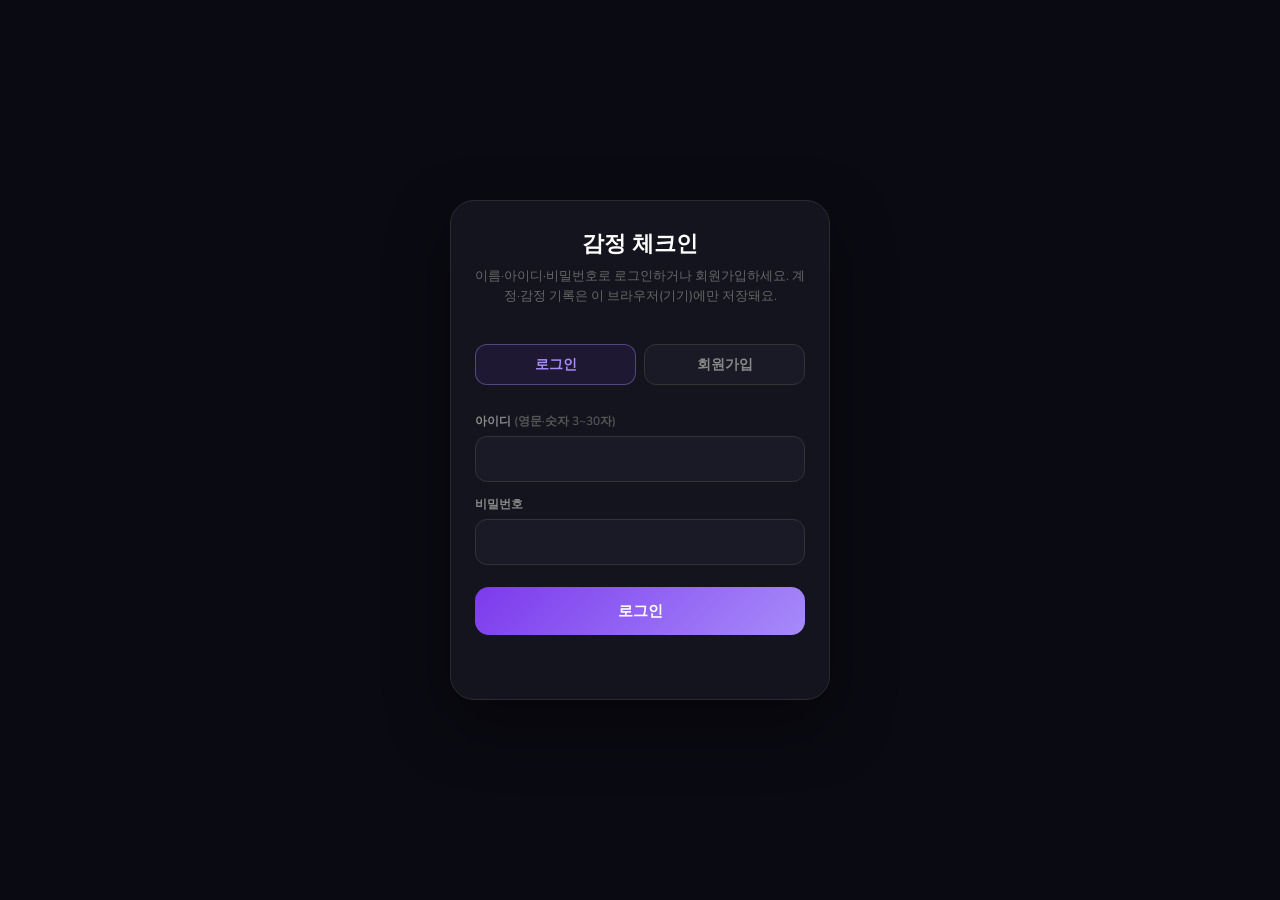
==== index.html @ bf74f13b "1차 구현(내부 파일작동)" ====
<!DOCTYPE html>
<html lang="ko">
<head>
  <meta charset="UTF-8">
  <meta name="viewport" content="width=device-width, initial-scale=1.0">
  <title>감정 체크인</title>
  <script>
    (function () {
      try {
        if (localStorage.getItem('emotion-checkin-theme') === 'light') {
          document.documentElement.setAttribute('data-theme', 'light');
        }
      } catch (e) {}
    })();
  </script>
  <link rel="stylesheet" href="css/style.css">
  <link rel="stylesheet" href="css/components.css">
  <link rel="stylesheet" href="css/theme-light.css">
  <link rel="stylesheet" href="css/animations.css">
</head>
<body class="student-app">

  <div id="auth-gate" class="auth-gate" aria-label="로그인">
    <div class="auth-card">
      <h1 class="auth-title">감정 체크인</h1>
      <p class="auth-lead">이름·아이디·비밀번호로 로그인하거나 회원가입하세요. 계정·감정 기록은 이 브라우저(기기)에만 저장돼요.</p>
      <p id="auth-error-global" class="auth-msg auth-msg--error"></p>
      <div class="auth-tabs">
        <button type="button" class="auth-tab active" id="tab-login">로그인</button>
        <button type="button" class="auth-tab" id="tab-signup">회원가입</button>
      </div>
      <form id="form-login" class="auth-form" autocomplete="on">
        <label class="auth-label" for="login-userid">아이디 <span class="auth-hint">(영문·숫자 3~30자)</span></label>
        <input class="auth-input" id="login-userid" autocomplete="username" required>
        <label class="auth-label" for="login-password">비밀번호</label>
        <input class="auth-input" type="password" id="login-password" autocomplete="current-password" required>
        <button type="submit" class="auth-submit">로그인</button>
        <p id="auth-error-login" class="auth-msg auth-msg--error"></p>
      </form>
      <form id="form-signup" class="auth-form" style="display:none;" autocomplete="on">
        <label class="auth-label" for="signup-name">이름</label>
        <input class="auth-input" id="signup-name" maxlength="30" placeholder="홍길동" required>
        <label class="auth-label" for="signup-student-number">학번</label>
        <input class="auth-input" id="signup-student-number" maxlength="20" placeholder="예: 15번 또는 15" required>
        <label class="auth-label" for="signup-grade">학년</label>
        <input class="auth-input" id="signup-grade" maxlength="40" placeholder="예: 고등학교 2학년" required>
        <label class="auth-label" for="signup-class">반</label>
        <input class="auth-input" id="signup-class" maxlength="20" placeholder="예: 3반" required>
        <label class="auth-label" for="signup-userid">아이디 <span class="auth-hint">(영문·숫자 3~30자)</span></label>
        <input class="auth-input" id="signup-userid" maxlength="30" autocomplete="username" required>
        <label class="auth-label" for="signup-password">비밀번호 <span class="auth-hint">(6자 이상)</span></label>
        <input class="auth-input" type="password" id="signup-password" autocomplete="new-password" required>
        <label class="auth-label" for="signup-password2">비밀번호 확인</label>
        <input class="auth-input" type="password" id="signup-password2" autocomplete="new-password" required>
        <button type="submit" class="auth-submit">회원가입</button>
        <p id="auth-error-signup" class="auth-msg auth-msg--error"></p>
      </form>
    </div>
  </div>

  <div id="phone" class="phone" style="display:none;">
    <div class="status-bar">
      <span>9:41</span>
      <span>●●● 🔋</span>
    </div>

    <!-- 홈 화면 -->
    <div class="screen active" id="s-home">
      <div class="scroll-area">
        <div id="teacher-banner" class="teacher-banner" style="display:none;" role="status">
          <div class="teacher-banner-inner">
            <span class="teacher-banner-label">선생님 메시지</span>
            <p class="teacher-banner-text" id="teacher-banner-text"></p>
            <button type="button" class="teacher-banner-close" id="teacher-banner-close" aria-label="닫기">×</button>
          </div>
        </div>
        <p class="home-display-name" id="home-display-name"></p>
        <p class="greeting">안녕하세요! 👋</p>
        <p class="sub">오늘 기분은 어때요?</p>
        <div class="big-card">
          <div class="emo-row">
            <div class="big-emo" id="today-emo">😊</div>
            <div class="emo-info">
              <h2 id="today-label">기분 좋음</h2>
              <p id="today-time">오늘 · 오후 2:30</p>
              <span class="emo-tag">😊 Happy</span>
            </div>
          </div>
        </div>
        <p class="section-title">최근 기록</p>
        <div id="recent-logs"></div>
      </div>
    </div>

    <!-- 기록 화면 -->
    <div class="screen" id="s-hist">
      <div class="screen-header">
        <h1>기록 목록</h1>
        <p>모든 감정 기록을 확인하세요</p>
      </div>
      <div class="scroll-area">
        <div id="history-list"></div>
      </div>
    </div>

    <!-- 통계 화면 -->
    <div class="screen" id="s-stat">
      <div class="screen-header">
        <h1>통계</h1>
        <p>이번 주 감정 흐름</p>
      </div>
      <div class="scroll-area">
        <div class="stats-row">
          <div class="stats-mini">
            <div class="stats-num" id="total-count">0</div>
            <div class="stats-lbl">총 기록</div>
          </div>
          <div class="stats-mini">
            <div class="stats-num" id="top-emo">-</div>
            <div class="stats-lbl">최다 감정</div>
          </div>
          <div class="stats-mini">
            <div class="stats-num" id="streak">0</div>
            <div class="stats-lbl">연속 기록</div>
          </div>
        </div>
        <div class="stat-card">
          <p class="stat-title">주간 감정 차트</p>
          <div class="week-bars" id="week-chart"></div>
        </div>
        <div class="stat-card">
          <p class="stat-title">감정 비율</p>
          <div id="ratio-chart"></div>
        </div>
        <div class="stat-card">
          <p class="stat-title">감정 달력</p>
          <p class="stat-cal-desc">날짜를 누르면 그날 기록과 메모를 볼 수 있어요.</p>
          <div class="student-cal-nav">
            <button type="button" class="student-cal-nav-btn" id="student-cal-prev" aria-label="이전 달">◀</button>
            <span id="student-cal-label" class="student-cal-label">—</span>
            <button type="button" class="student-cal-nav-btn" id="student-cal-next" aria-label="다음 달">▶</button>
          </div>
          <div class="student-cal-weekdays" aria-hidden="true">
            <span>일</span><span>월</span><span>화</span><span>수</span><span>목</span><span>금</span><span>토</span>
          </div>
          <div id="student-calendar" class="student-cal-grid"></div>
          <div id="student-day-detail" class="student-day-detail">
            <p class="student-day-placeholder">날짜를 선택해 주세요</p>
          </div>
        </div>
      </div>
    </div>

    <!-- 설정 화면 -->
    <div class="screen" id="s-set">
      <div class="screen-header">
        <h1>설정</h1>
        <p>앱 환경을 설정하세요</p>
      </div>
      <div class="scroll-area">
        <div style="text-align:center;margin-bottom:20px;">
          <div class="avatar-circle">🎓</div>
          <p class="profile-name">학생 프로필</p>
          <p class="profile-sub" id="profile-login-id"></p>
          <p class="profile-sub">오늘도 화이팅!</p>
        </div>
        <div class="set-section set-profile-guard">
          <p class="set-label" style="margin-bottom:4px;">이름·학번·학년·반</p>
          <p class="set-sub" style="margin-bottom:12px;">회원가입 때 입력한 정보예요. 수정하려면 아래에 비밀번호를 입력한 뒤 <strong>확인</strong>을 눌러 주세요.</p>
          <div class="set-row">
            <div><p class="set-label">이름</p><p class="set-sub">교사 화면과 연동돼요</p></div>
            <input class="name-input profile-guard-field" id="user-name" placeholder="이름 입력" disabled>
          </div>
          <div class="set-row">
            <div><p class="set-label">학번</p><p class="set-sub">명단 번호와 맞추면 연동이 쉬워요</p></div>
            <input class="name-input profile-guard-field" id="user-school-number" placeholder="예: 15번" style="width:120px;" disabled>
          </div>
          <div class="set-row">
            <div><p class="set-label">학년</p></div>
            <input class="name-input profile-guard-field" id="user-grade" placeholder="고등학교 2학년" style="width:160px;text-align:right;" disabled>
          </div>
          <div class="set-row">
            <div><p class="set-label">반</p></div>
            <input class="name-input profile-guard-field" id="user-class" placeholder="3반" style="width:100px;text-align:right;" disabled>
          </div>
          <div class="set-profile-unlock">
            <label class="auth-label" for="settings-profile-password" style="margin-top:8px;">비밀번호 확인</label>
            <div class="set-profile-unlock-row">
              <input class="name-input" type="password" id="settings-profile-password" autocomplete="current-password" placeholder="로그인 비밀번호" maxlength="100">
              <button type="button" class="profile-unlock-btn" id="btn-unlock-profile">확인</button>
            </div>
            <p id="settings-profile-unlock-error" class="auth-msg auth-msg--error" style="margin-top:8px;"></p>
            <p id="settings-profile-unlocked-msg" class="set-sub" style="margin-top:6px;color:#a78bfa;display:none;">지금은 수정할 수 있어요. 다른 탭으로 나가면 다시 잠깁니다.</p>
          </div>
        </div>
        <div class="set-section">
          <div class="set-row">
            <div><p class="set-label">알림</p><p class="set-sub">매일 오후 9시</p></div>
            <div class="toggle on" id="t-notify" onclick="this.classList.toggle('on')"></div>
          </div>
          <div class="set-row">
            <div><p class="set-label">다크 모드</p><p class="set-sub">켜면 어두운 화면, 끄면 밝은 화면이에요</p></div>
            <div class="toggle on" id="t-dark" role="switch" aria-checked="true" aria-label="다크 모드"></div>
          </div>
        </div>
        <div class="set-section">
          <div class="set-row" onclick="signOutStudent()" style="cursor:pointer">
            <p class="set-label set-text-muted">로그아웃</p>
            <span class="set-text-arrow">→</span>
          </div>
        </div>
        <div class="set-section">
          <a href="teacher.html" target="_blank" rel="noopener noreferrer" class="set-row set-row-link" style="text-decoration:none;color:inherit;">
            <p class="set-label" style="color:#a78bfa;">교사 대시보드</p>
            <span class="set-text-arrow">↗ 새 창</span>
          </a>
          <p class="sync-hint">학생 창과 교사 창을 나눠 써도 됩니다. <strong>같은 브라우저</strong>(예: 둘 다 Chrome)이면 저장·메시지가 자동으로 맞춰집니다.</p>
          <div class="set-row" onclick="clearData()" style="cursor:pointer">
            <p class="set-label" style="color:#f472b6;">데이터 초기화</p>
            <span class="set-text-arrow">→</span>
          </div>
          <div class="set-row">
            <p class="set-label set-text-version">앱 버전</p>
            <span class="set-text-version" style="font-size:12px;">v1.0.0</span>
          </div>
        </div>
      </div>
    </div>

    <!-- 하단 네비게이션 -->
    <div class="nav-bar">
      <button class="nav-btn active" id="nb-home" onclick="showScreen('home')">
        <span class="icon">🏠</span><span class="label">홈</span>
      </button>
      <button class="nav-btn" id="nb-hist" onclick="showScreen('hist')">
        <span class="icon">📋</span><span class="label">기록</span>
      </button>
      <button class="nav-center" onclick="openModal()">➕</button>
      <button class="nav-btn" id="nb-stat" onclick="showScreen('stat')">
        <span class="icon">📊</span><span class="label">통계</span>
      </button>
      <button class="nav-btn" id="nb-set" onclick="showScreen('set')">
        <span class="icon">⚙️</span><span class="label">설정</span>
      </button>
    </div>

    <!-- 감정 입력 모달 -->
    <div class="modal-overlay" id="modal" onclick="if(event.target===this)closeModal()">
      <div class="modal">
        <div class="modal-handle"></div>
        <p class="modal-title">오늘 기분이 어때요?</p>
        <div class="emo-picker">
          <button class="emo-opt selected" data-emo="😊" data-label="기분 좋음" onclick="pickEmo(this)">😊</button>
          <button class="emo-opt" data-emo="😐" data-label="보통" onclick="pickEmo(this)">😐</button>
          <button class="emo-opt" data-emo="😢" data-label="슬픔" onclick="pickEmo(this)">😢</button>
          <button class="emo-opt" data-emo="😡" data-label="화남" onclick="pickEmo(this)">😡</button>
          <button class="emo-opt" data-emo="😴" data-label="피곤함" onclick="pickEmo(this)">😴</button>
        </div>
        <textarea class="note-input" id="note-input" rows="3"
          placeholder="오늘 있었던 일을 짧게 적어보세요 (선택)"></textarea>
        <button class="save-btn" onclick="saveEmo()">저장하기 ✓</button>
      </div>
    </div>
  </div>

  <script src="js/core/storage.js"></script>
  <script src="js/student/charts.js"></script>
  <script src="js/student/ui.js"></script>
  <script src="js/student/auth.js"></script>
  <script src="js/student/theme.js"></script>
  <script src="js/student/app.js"></script>
</body>
</html>
---- css/style.css ----
/* ===========================
   css/style.css
   전체 색상, 폰트, 기본 레이아웃
=========================== */

@import url('https://fonts.googleapis.com/css2?family=Nunito:wght@400;600;700;800&display=swap');

* {
  margin: 0;
  padding: 0;
  box-sizing: border-box;
}

body {
  background: #0a0a12;
  display: flex;
  justify-content: center;
  align-items: center;
  min-height: 100vh;
  font-family: 'Nunito', sans-serif;
}

/* 폰 전체 틀 */
.phone {
  width: 375px;
  height: 780px;
  border-radius: 44px;
  background: #0f0f14;
  border: 2px solid #2a2a35;
  overflow: hidden;
  display: flex;
  flex-direction: column;
  position: relative;
  box-shadow: 0 32px 80px rgba(0, 0, 0, 0.5);
}

/* 상단 상태바 */
.status-bar {
  display: flex;
  justify-content: space-between;
  align-items: center;
  padding: 14px 24px 6px;
  font-size: 12px;
  font-weight: 700;
  color: #fff;
  flex-shrink: 0;
}

/* 화면 전환 영역 */
.screen {
  flex: 1;
  overflow: hidden;
  display: none;
  flex-direction: column;
}

.screen.active {
  display: flex;
}

/* 스크롤 영역 */
.scroll-area {
  flex: 1;
  overflow-y: auto;
  padding: 0 20px 20px;
  scrollbar-width: none;
}

.scroll-area::-webkit-scrollbar {
  display: none;
}

/* 화면 상단 헤더 */
.screen-header {
  padding: 0 20px 12px;
  flex-shrink: 0;
}

.screen-header h1 {
  font-size: 22px;
  font-weight: 800;
  color: #fff;
  margin: 10px 0 2px;
}

.screen-header p {
  font-size: 12px;
  color: #666;
}

/* 텍스트 스타일 */
.greeting {
  font-size: 22px;
  font-weight: 800;
  color: #fff;
  margin: 12px 0 4px;
}

.sub {
  font-size: 13px;
  color: #888;
  margin-bottom: 16px;
}

.section-title {
  font-size: 13px;
  font-weight: 700;
  color: #888;
  letter-spacing: 0.5px;
  text-transform: uppercase;
  margin: 16px 0 10px;
}

/* 설정 화면 텍스트 */
.profile-name {
  color: #fff;
  font-weight: 700;
  font-size: 16px;
  margin: 4px 0 2px;
}

.profile-sub {
  color: #666;
  font-size: 12px;
}

.grade-text {
  color: #a78bfa;
  font-weight: 700;
  font-size: 14px;
}

/* 통계 숫자 */
.stats-num {
  font-size: 28px;
  font-weight: 800;
  color: #a78bfa;
  margin: 0 0 2px;
}

.stats-lbl {
  font-size: 12px;
  color: #666;
}

/* ===========================
   데스크톱 / 큰 화면
   폰 목업을 유지하되 PC에서 높이·너비를 쓰기 좋게 맞춤
=========================== */
@media (min-width: 768px) {
  body.student-app {
    padding: 20px;
    align-items: flex-start;
    min-height: 100vh;
  }

  body.student-app .phone {
    width: min(420px, calc(100vw - 40px));
    height: min(780px, calc(100vh - 40px));
    max-height: none;
    border-radius: 36px;
  }
}

@media (min-width: 1024px) {
  body.student-app {
    align-items: center;
  }

  body.student-app .phone {
    width: min(480px, calc(100vw - 48px));
    height: min(860px, calc(100vh - 48px));
  }
}
---- css/components.css ----
/* ===========================
   css/components.css
   카드, 버튼, 네비게이션 등 부품 스타일
=========================== */

/* 오늘 감정 큰 카드 */
.big-card {
  background: linear-gradient(135deg, #1e1e2e, #252535);
  border-radius: 24px;
  padding: 20px;
  margin-bottom: 14px;
  border: 1px solid #2e2e42;
}

.big-card .emo-row {
  display: flex;
  align-items: center;
  gap: 14px;
}

.big-emo {
  font-size: 52px;
  line-height: 1;
}

.emo-info h2 {
  font-size: 18px;
  font-weight: 800;
  color: #fff;
  margin: 0 0 4px;
}

.emo-info p {
  font-size: 12px;
  color: #888;
  margin: 0;
}

.emo-tag {
  display: inline-block;
  background: #2e2e42;
  color: #aaa;
  font-size: 11px;
  border-radius: 8px;
  padding: 3px 10px;
  margin-top: 8px;
}

/* 최근 기록 카드 */
.log-card {
  background: #1a1a26;
  border-radius: 16px;
  padding: 14px;
  margin-bottom: 10px;
  border: 1px solid #252535;
  display: flex;
  align-items: center;
  gap: 12px;
}

.log-emo {
  font-size: 28px;
  flex-shrink: 0;
}

.log-info {
  flex: 1;
}

.log-info .log-title {
  font-size: 14px;
  font-weight: 700;
  color: #e8e8f0;
  margin: 0 0 2px;
}

.log-info .log-sub {
  font-size: 12px;
  color: #666;
  margin: 0;
}

.log-time {
  font-size: 11px;
  color: #555;
  text-align: right;
}

/* 기록 목록 아이템 */
.hist-item {
  background: #1a1a26;
  border-radius: 16px;
  padding: 14px 16px;
  margin-bottom: 10px;
  border: 1px solid #252535;
  display: flex;
  align-items: center;
  gap: 12px;
}

.hist-date {
  font-size: 10px;
  color: #666;
  background: #22223a;
  padding: 3px 8px;
  border-radius: 8px;
  white-space: nowrap;
}

/* 통계 카드 */
.stat-card {
  background: #1a1a26;
  border-radius: 20px;
  padding: 18px;
  margin-bottom: 14px;
  border: 1px solid #252535;
}

.stat-title {
  font-size: 13px;
  font-weight: 700;
  color: #888;
  margin: 0 0 14px;
}

.stats-row {
  display: flex;
  gap: 10px;
  margin-bottom: 14px;
}

.stats-mini {
  flex: 1;
  background: #1e1e2e;
  border-radius: 14px;
  padding: 14px;
  text-align: center;
  border: 1px solid #252535;
}

/* 주간 차트 */
.week-bars {
  display: flex;
  align-items: flex-end;
  gap: 6px;
  height: 70px;
}

.bar-wrap {
  flex: 1;
  display: flex;
  flex-direction: column;
  align-items: center;
  gap: 4px;
  height: 100%;
  justify-content: flex-end;
}

.bar {
  width: 100%;
  border-radius: 6px 6px 0 0;
}

.bar-lbl {
  font-size: 10px;
  color: #666;
}

/* 감정 비율 바 */
.ratio-row {
  display: flex;
  align-items: center;
  gap: 10px;
  margin-bottom: 10px;
}

.ratio-emo {
  font-size: 18px;
  width: 28px;
  text-align: center;
}

.ratio-bar-bg {
  flex: 1;
  height: 8px;
  background: #2a2a38;
  border-radius: 4px;
  overflow: hidden;
}

.ratio-bar-fill {
  height: 100%;
  border-radius: 4px;
  transition: width 0.5s ease;
}

.ratio-pct {
  font-size: 12px;
  color: #888;
  min-width: 30px;
  text-align: right;
}

.stat-cal-desc {
  font-size: 11px;
  color: #666;
  line-height: 1.4;
  margin: -8px 0 12px;
}

/* 통계 — 감정 달력 */
.student-cal-nav {
  display: flex;
  align-items: center;
  justify-content: space-between;
  margin-bottom: 8px;
}

.student-cal-nav-btn {
  padding: 6px 12px;
  border: 1px solid #333;
  border-radius: 10px;
  background: #252535;
  color: #ccc;
  font-size: 12px;
  cursor: pointer;
  font-family: 'Nunito', sans-serif;
}

.student-cal-nav-btn:active {
  background: #333;
}

.student-cal-label {
  font-size: 14px;
  font-weight: 800;
  color: #e8e8f0;
}

.student-cal-weekdays {
  display: grid;
  grid-template-columns: repeat(7, 1fr);
  gap: 3px;
  margin-bottom: 4px;
  text-align: center;
  font-size: 9px;
  font-weight: 700;
  color: #555;
}

.student-cal-grid {
  display: grid;
  grid-template-columns: repeat(7, 1fr);
  gap: 3px;
}

.student-cal-cell {
  aspect-ratio: 1;
  min-height: 0;
  min-width: 0;
  border: 1px solid #252535;
  border-radius: 8px;
  background: #1e1e2e;
  display: flex;
  flex-direction: column;
  align-items: center;
  justify-content: center;
  gap: 1px;
  padding: 2px;
  cursor: pointer;
  font-family: 'Nunito', sans-serif;
  color: inherit;
}

.student-cal-cell:hover:not(.student-cal-out):not(.student-cal-disabled) {
  border-color: #a78bfa66;
  background: #252038;
}

.student-cal-cell.student-cal-out {
  background: transparent;
  border-color: transparent;
  cursor: default;
  pointer-events: none;
}

.student-cal-cell.student-cal-disabled {
  cursor: default;
  opacity: 0.45;
}

.student-cal-cell.student-cal-today {
  border-color: #a78bfa88;
}

.student-cal-cell.student-cal-selected {
  border-color: #a78bfa;
  background: #1e1832;
}

.student-cal-cell .student-cal-daynum {
  font-size: 9px;
  font-weight: 700;
  color: #888;
}

.student-cal-cell .student-cal-emo {
  font-size: 14px;
  line-height: 1;
}

.student-day-detail {
  margin-top: 12px;
  padding: 12px;
  background: #16161f;
  border-radius: 14px;
  border: 1px solid #252535;
  min-height: 56px;
}

.student-day-placeholder {
  font-size: 12px;
  color: #555;
  margin: 0;
  text-align: center;
  padding: 6px 0;
}

.student-day-head {
  font-size: 12px;
  font-weight: 800;
  color: #a78bfa;
  margin: 0 0 10px;
}

.student-day-entry {
  padding: 8px 0;
  border-bottom: 1px solid #252535;
}

.student-day-entry:last-child {
  border-bottom: none;
  padding-bottom: 0;
}

.student-day-entry-top {
  display: flex;
  align-items: center;
  gap: 6px;
  margin-bottom: 2px;
}

.student-day-entry-emo {
  font-size: 18px;
}

.student-day-entry-label {
  font-size: 12px;
  font-weight: 700;
  color: #e8e8f0;
}

.student-day-entry-time {
  font-size: 10px;
  color: #555;
  margin-left: auto;
}

.student-day-entry-note {
  font-size: 11px;
  color: #888;
  line-height: 1.4;
  margin: 0;
  padding-left: 24px;
}

.student-day-empty {
  font-size: 12px;
  color: #666;
  margin: 0;
  text-align: center;
}

/* 하단 네비게이션 */
.nav-bar {
  height: 70px;
  background: #14141e;
  border-top: 1px solid #1e1e2e;
  display: flex;
  align-items: center;
  justify-content: space-around;
  padding: 0 8px;
  flex-shrink: 0;
}

.nav-btn {
  display: flex;
  flex-direction: column;
  align-items: center;
  gap: 3px;
  background: none;
  border: none;
  cursor: pointer;
  padding: 8px 10px;
  border-radius: 12px;
  flex: 1;
}

.nav-btn .icon {
  font-size: 20px;
}

.nav-btn .label {
  font-size: 10px;
  font-weight: 600;
  color: #555;
}

.nav-btn.active .label {
  color: #a78bfa;
}

.nav-center {
  width: 52px;
  height: 52px;
  border-radius: 50%;
  background: linear-gradient(135deg, #a78bfa, #7c3aed);
  display: flex;
  align-items: center;
  justify-content: center;
  font-size: 26px;
  cursor: pointer;
  border: none;
  box-shadow: 0 4px 20px rgba(167, 139, 250, 0.4);
  flex-shrink: 0;
  line-height: 1;
}

/* 모달 */
.modal-overlay {
  display: none;
  position: absolute;
  inset: 0;
  background: rgba(0, 0, 0, 0.7);
  z-index: 100;
  align-items: flex-end;
  border-radius: 44px;
  overflow: hidden;
}

.modal-overlay.open {
  display: flex;
}

.modal {
  background: #16161f;
  border-radius: 28px 28px 0 0;
  padding: 24px 20px 32px;
  width: 100%;
}

.modal-handle {
  width: 36px;
  height: 4px;
  background: #333;
  border-radius: 2px;
  margin: 0 auto 20px;
}

.modal-title {
  font-size: 18px;
  font-weight: 800;
  color: #fff;
  margin: 0 0 20px;
  text-align: center;
}

.emo-picker {
  display: flex;
  justify-content: space-around;
  margin-bottom: 20px;
}

.emo-opt {
  font-size: 36px;
  cursor: pointer;
  padding: 10px;
  border-radius: 14px;
  border: 2px solid transparent;
  background: none;
}

.emo-opt.selected {
  border-color: #a78bfa;
  background: #1e1832;
}

.note-input {
  width: 100%;
  background: #1e1e2c;
  border: 1px solid #2a2a3e;
  border-radius: 14px;
  color: #e8e8f0;
  font-family: 'Nunito', sans-serif;
  font-size: 14px;
  padding: 12px 14px;
  resize: none;
  outline: none;
}

.note-input::placeholder {
  color: #555;
}

.save-btn {
  width: 100%;
  background: linear-gradient(135deg, #a78bfa, #7c3aed);
  color: #fff;
  font-family: 'Nunito', sans-serif;
  font-size: 15px;
  font-weight: 800;
  border: none;
  border-radius: 16px;
  padding: 15px;
  cursor: pointer;
  margin-top: 14px;
}

/* 설정 화면 */
.set-section {
  background: #1a1a26;
  border-radius: 20px;
  padding: 18px;
  margin-bottom: 12px;
  border: 1px solid #252535;
}

.set-row {
  display: flex;
  align-items: center;
  justify-content: space-between;
  padding: 10px 0;
  border-bottom: 1px solid #252535;
}

.set-row:last-child {
  border-bottom: none;
}

.set-label {
  font-size: 14px;
  color: #ccc;
  font-weight: 600;
}

.set-sub {
  font-size: 12px;
  color: #666;
}

/* 토글 스위치 — OFF: 어두운 트랙·회색 손잡이 / ON: 보라 트랙·흰 손잡이 */
.toggle {
  width: 52px;
  height: 30px;
  border-radius: 15px;
  position: relative;
  cursor: pointer;
  flex-shrink: 0;
  box-sizing: border-box;
  background: #252532;
  border: 2px solid #4b4b5c;
  box-shadow: inset 0 2px 5px rgba(0, 0, 0, 0.45);
  transition: background 0.22s ease, border-color 0.22s ease, box-shadow 0.22s ease;
}

.toggle.on {
  background: linear-gradient(180deg, #a78bfa 0%, #6d28d9 55%, #5b21b6 100%);
  border-color: #c4b5fd;
  box-shadow:
    inset 0 1px 0 rgba(255, 255, 255, 0.28),
    0 0 0 1px rgba(124, 58, 237, 0.45),
    0 2px 10px rgba(109, 40, 217, 0.35);
}

.toggle::after {
  content: '';
  position: absolute;
  top: 50%;
  left: 3px;
  width: 22px;
  height: 22px;
  margin-top: -11px;
  background: #b8b8c8;
  border-radius: 50%;
  box-shadow: 0 2px 5px rgba(0, 0, 0, 0.4);
  transition: left 0.22s ease, background 0.22s ease, box-shadow 0.22s ease;
}

.toggle.on::after {
  left: calc(100% - 3px - 22px);
  background: #fff;
  box-shadow: 0 2px 8px rgba(0, 0, 0, 0.35);
}

.toggle:focus-visible {
  outline: 2px solid #a78bfa;
  outline-offset: 3px;
}

/* 이름 입력 */
.name-input {
  background: #252535;
  border: 1px solid #333;
  border-radius: 10px;
  color: #e8e8f0;
  font-family: 'Nunito', sans-serif;
  font-size: 14px;
  padding: 8px 12px;
  outline: none;
  width: 140px;
  text-align: right;
}

.profile-guard-field:disabled {
  opacity: 0.55;
  cursor: not-allowed;
}

.set-profile-unlock-row {
  display: flex;
  gap: 8px;
  align-items: stretch;
  margin-top: 6px;
}

.set-profile-unlock-row .name-input {
  flex: 1;
  width: auto;
  min-width: 0;
  text-align: left;
}

.profile-unlock-btn {
  flex-shrink: 0;
  padding: 8px 16px;
  border-radius: 10px;
  border: none;
  background: linear-gradient(135deg, #7c3aed, #a78bfa);
  color: #fff;
  font-weight: 700;
  font-size: 13px;
  cursor: pointer;
  font-family: 'Nunito', sans-serif;
}

/* 아바타 */
.avatar-circle {
  width: 60px;
  height: 60px;
  border-radius: 50%;
  background: linear-gradient(135deg, #a78bfa, #7c3aed);
  display: flex;
  align-items: center;
  justify-content: center;
  font-size: 28px;
  margin: 0 auto 8px;
}

/* 교사 화면에서 보낸 메시지 (홈 상단) */
.teacher-banner {
  margin-bottom: 14px;
}

.teacher-banner-inner {
  position: relative;
  background: linear-gradient(135deg, #1e1832, #252035);
  border: 1px solid #a78bfa44;
  border-radius: 16px;
  padding: 12px 36px 12px 14px;
}

.teacher-banner-label {
  display: block;
  font-size: 11px;
  font-weight: 800;
  color: #a78bfa;
  text-transform: uppercase;
  letter-spacing: 0.06em;
  margin-bottom: 4px;
}

.teacher-banner-text {
  font-size: 14px;
  color: #e8e8f0;
  line-height: 1.45;
  margin: 0;
}

.teacher-banner-close {
  position: absolute;
  top: 8px;
  right: 8px;
  width: 28px;
  height: 28px;
  border: none;
  border-radius: 8px;
  background: #ffffff14;
  color: #aaa;
  font-size: 18px;
  line-height: 1;
  cursor: pointer;
}

.teacher-banner-close:hover {
  background: #ffffff22;
  color: #fff;
}

/* 다른 창·탭 연동 안내 (설정) */
.sync-hint {
  font-size: 11px;
  color: #666;
  line-height: 1.5;
  padding: 8px 0 4px;
  margin: 0;
  border-bottom: 1px solid #252535;
}

.sync-hint strong {
  color: #a78bfa;
  font-weight: 700;
}

/* 로그인 / 회원가입 */
.auth-gate {
  position: fixed;
  inset: 0;
  z-index: 2000;
  display: flex;
  align-items: center;
  justify-content: center;
  padding: 24px;
  background: #0a0a12;
}

.auth-card {
  width: 100%;
  max-width: 380px;
  background: #14141e;
  border: 1px solid #2a2a35;
  border-radius: 24px;
  padding: 28px 24px 32px;
  box-shadow: 0 24px 64px rgba(0, 0, 0, 0.45);
}

.auth-title {
  font-size: 22px;
  font-weight: 800;
  color: #fff;
  text-align: center;
  margin: 0 0 8px;
}

.auth-lead {
  font-size: 13px;
  color: #666;
  text-align: center;
  line-height: 1.5;
  margin: 0 0 20px;
}

.auth-tabs {
  display: flex;
  gap: 8px;
  margin-bottom: 20px;
}

.auth-tab {
  flex: 1;
  padding: 10px;
  border: 1px solid #333;
  border-radius: 12px;
  background: #1a1a26;
  color: #888;
  font-size: 14px;
  font-weight: 700;
  font-family: 'Nunito', sans-serif;
  cursor: pointer;
}

.auth-tab.active {
  border-color: #a78bfa66;
  background: #1e1832;
  color: #a78bfa;
}

.auth-form {
  display: flex;
  flex-direction: column;
  gap: 6px;
}

.auth-label {
  font-size: 12px;
  font-weight: 700;
  color: #888;
  margin-top: 8px;
}

.auth-hint {
  font-weight: 600;
  color: #555;
}

.auth-input {
  width: 100%;
  padding: 12px 14px;
  border-radius: 12px;
  border: 1px solid #333;
  background: #1a1a26;
  color: #e8e8f0;
  font-size: 15px;
  font-family: 'Nunito', sans-serif;
  outline: none;
  box-sizing: border-box;
}

.auth-input:focus {
  border-color: #a78bfa88;
}

.auth-submit {
  margin-top: 16px;
  width: 100%;
  padding: 14px;
  border: none;
  border-radius: 14px;
  background: linear-gradient(135deg, #7c3aed, #a78bfa);
  color: #fff;
  font-size: 15px;
  font-weight: 800;
  font-family: 'Nunito', sans-serif;
  cursor: pointer;
}

.auth-submit:hover {
  filter: brightness(1.06);
}

.auth-msg {
  font-size: 12px;
  min-height: 18px;
  margin: 8px 0 0;
  line-height: 1.4;
}

.auth-msg--error {
  color: #f472b6;
}

/* 홈 상단 이름 */
.home-display-name {
  font-size: 26px;
  font-weight: 800;
  color: #fff;
  margin: 4px 0 2px;
  letter-spacing: -0.02em;
}

.empty-state-hint {
  color: #555;
  font-size: 13px;
  text-align: center;
  margin: 0;
}

.set-text-muted {
  color: #888;
}

.set-text-arrow {
  color: #555;
}

.set-text-version {
  color: #555;
}
---- css/theme-light.css ----
/* ===========================
   css/theme-light.css
   학생 앱 라이트 테마 (설정 > 다크 모드 OFF)
=========================== */

html[data-theme="light"] body {
  background: #e8edf5;
}

html[data-theme="light"] .phone {
  background: #f8fafc;
  border-color: #cbd5e1;
  box-shadow: 0 32px 80px rgba(15, 23, 42, 0.12);
}

html[data-theme="light"] .status-bar {
  color: #0f172a;
}

html[data-theme="light"] .screen-header h1,
html[data-theme="light"] .greeting,
html[data-theme="light"] .profile-name,
html[data-theme="light"] .emo-info h2,
html[data-theme="light"] .modal-title,
html[data-theme="light"] .home-display-name {
  color: #0f172a;
}

html[data-theme="light"] .screen-header p,
html[data-theme="light"] .sub,
html[data-theme="light"] .profile-sub,
html[data-theme="light"] .stats-lbl,
html[data-theme="light"] .emo-info p,
html[data-theme="light"] .log-info .log-sub,
html[data-theme="light"] .log-time,
html[data-theme="light"] .section-title,
html[data-theme="light"] .stat-title,
html[data-theme="light"] .bar-lbl,
html[data-theme="light"] .ratio-pct,
html[data-theme="light"] .stat-cal-desc,
html[data-theme="light"] .student-cal-weekdays,
html[data-theme="light"] .student-cal-cell .student-cal-daynum,
html[data-theme="light"] .student-day-entry-time,
html[data-theme="light"] .student-day-entry-note,
html[data-theme="light"] .set-sub,
html[data-theme="light"] .sync-hint {
  color: #64748b;
}

html[data-theme="light"] .hist-date {
  color: #64748b;
  background: #e2e8f0;
}

html[data-theme="light"] .log-info .log-title,
html[data-theme="light"] .student-cal-label,
html[data-theme="light"] .student-day-entry-label,
html[data-theme="light"] .teacher-banner-text {
  color: #1e293b;
}

html[data-theme="light"] .big-card {
  background: linear-gradient(135deg, #f1f5f9, #e2e8f0);
  border-color: #cbd5e1;
}

html[data-theme="light"] .emo-tag {
  background: #e2e8f0;
  color: #475569;
}

html[data-theme="light"] .log-card,
html[data-theme="light"] .hist-item,
html[data-theme="light"] .stat-card,
html[data-theme="light"] .set-section {
  background: #fff;
  border-color: #e2e8f0;
}

html[data-theme="light"] .log-card:hover,
html[data-theme="light"] .hist-item:hover {
  background: #f1f5f9;
}

html[data-theme="light"] .stats-mini {
  background: #f1f5f9;
  border-color: #e2e8f0;
}

html[data-theme="light"] .ratio-bar-bg {
  background: #e2e8f0;
}

html[data-theme="light"] .student-cal-nav-btn {
  border-color: #cbd5e1;
  background: #f1f5f9;
  color: #334155;
}

html[data-theme="light"] .student-cal-nav-btn:active {
  background: #e2e8f0;
}

html[data-theme="light"] .student-cal-cell {
  border-color: #e2e8f0;
  background: #f8fafc;
}

html[data-theme="light"] .student-cal-cell:hover:not(.student-cal-out):not(.student-cal-disabled) {
  border-color: #a78bfa88;
  background: #f5f3ff;
}

html[data-theme="light"] .student-cal-cell.student-cal-selected {
  background: #ede9fe;
}

html[data-theme="light"] .student-day-detail {
  background: #f1f5f9;
  border-color: #e2e8f0;
}

html[data-theme="light"] .student-day-placeholder,
html[data-theme="light"] .student-day-empty {
  color: #64748b;
}

html[data-theme="light"] .student-day-entry {
  border-bottom-color: #e2e8f0;
}

html[data-theme="light"] .nav-bar {
  background: #fff;
  border-top-color: #e2e8f0;
}

html[data-theme="light"] .nav-btn .label {
  color: #94a3b8;
}

html[data-theme="light"] .modal-overlay {
  background: rgba(15, 23, 42, 0.35);
}

html[data-theme="light"] .modal {
  background: #fff;
}

html[data-theme="light"] .modal-handle {
  background: #cbd5e1;
}

html[data-theme="light"] .emo-opt.selected {
  background: #ede9fe;
}

html[data-theme="light"] .note-input {
  background: #f1f5f9;
  border-color: #cbd5e1;
  color: #1e293b;
}

html[data-theme="light"] .note-input::placeholder {
  color: #94a3b8;
}

html[data-theme="light"] .set-row {
  border-bottom-color: #e2e8f0;
}

html[data-theme="light"] .set-label {
  color: #334155;
}

html[data-theme="light"] .toggle:not(.on) {
  background: #e2e8f0;
  border-color: #94a3b8;
  box-shadow: inset 0 2px 4px rgba(15, 23, 42, 0.12);
}

html[data-theme="light"] .toggle:not(.on)::after {
  background: #fff;
  box-shadow: 0 1px 4px rgba(15, 23, 42, 0.25);
}

html[data-theme="light"] .toggle.on {
  border-color: #a78bfa;
  box-shadow:
    inset 0 1px 0 rgba(255, 255, 255, 0.35),
    0 0 0 1px rgba(109, 40, 217, 0.25),
    0 2px 12px rgba(109, 40, 217, 0.3);
}

html[data-theme="light"] .name-input {
  background: #f1f5f9;
  border-color: #cbd5e1;
  color: #1e293b;
}

html[data-theme="light"] .teacher-banner-inner {
  background: linear-gradient(135deg, #f5f3ff, #ede9fe);
  border-color: #c4b5fd;
}

html[data-theme="light"] .teacher-banner-close {
  background: rgba(15, 23, 42, 0.06);
  color: #64748b;
}

html[data-theme="light"] .teacher-banner-close:hover {
  background: rgba(15, 23, 42, 0.1);
  color: #0f172a;
}

html[data-theme="light"] .sync-hint {
  border-bottom-color: #e2e8f0;
}

html[data-theme="light"] .set-text-muted {
  color: #64748b !important;
}

html[data-theme="light"] .set-text-arrow {
  color: #94a3b8 !important;
}

html[data-theme="light"] .set-text-version {
  color: #64748b !important;
}

html[data-theme="light"] .empty-state-hint {
  color: #64748b;
}

/* 로그인·회원가입 */
html[data-theme="light"] .auth-gate {
  background: #e8edf5;
}

html[data-theme="light"] .auth-card {
  background: #fff;
  border-color: #cbd5e1;
  box-shadow: 0 24px 64px rgba(15, 23, 42, 0.08);
}

html[data-theme="light"] .auth-title {
  color: #0f172a;
}

html[data-theme="light"] .auth-lead {
  color: #64748b;
}

html[data-theme="light"] .auth-tab {
  border-color: #cbd5e1;
  background: #f8fafc;
  color: #64748b;
}

html[data-theme="light"] .auth-tab.active {
  background: #ede9fe;
  color: #6d28d9;
  border-color: #c4b5fd;
}

html[data-theme="light"] .auth-label {
  color: #475569;
}

html[data-theme="light"] .auth-hint {
  color: #94a3b8;
}

html[data-theme="light"] .auth-input {
  border-color: #cbd5e1;
  background: #f8fafc;
  color: #1e293b;
}
---- css/animations.css ----
/* ===========================
   css/animations.css
   화면 전환, 모달, 버튼 애니메이션
=========================== */

/* 화면 페이드인 */
.screen.active {
  animation: fadeIn 0.2s ease;
}

@keyframes fadeIn {
  from { opacity: 0; transform: translateY(8px); }
  to   { opacity: 1; transform: translateY(0); }
}

/* 모달 슬라이드업 */
.modal-overlay.open .modal {
  animation: slideUp 0.25s ease;
}

@keyframes slideUp {
  from { transform: translateY(100%); }
  to   { transform: translateY(0); }
}

/* 저장 버튼 누를 때 */
.save-btn:active {
  transform: scale(0.97);
  transition: transform 0.1s;
}

/* 이모지 선택 효과 */
.emo-opt {
  transition: transform 0.15s, border-color 0.15s;
}

.emo-opt:hover {
  transform: scale(1.1);
}

.emo-opt.selected {
  transform: scale(1.15);
}

/* 네비게이션 버튼 탭 효과 */
.nav-btn:active {
  transform: scale(0.92);
  transition: transform 0.1s;
}

.nav-center:active {
  transform: scale(0.92);
  transition: transform 0.1s;
}

/* 통계 비율 바 애니메이션 */
.ratio-bar-fill {
  animation: barGrow 0.6s ease both;
}

@keyframes barGrow {
  from { width: 0 !important; }
}

/* 카드 호버 */
.log-card:hover,
.hist-item:hover {
  background: #1e1e2e;
  transition: background 0.2s;
}
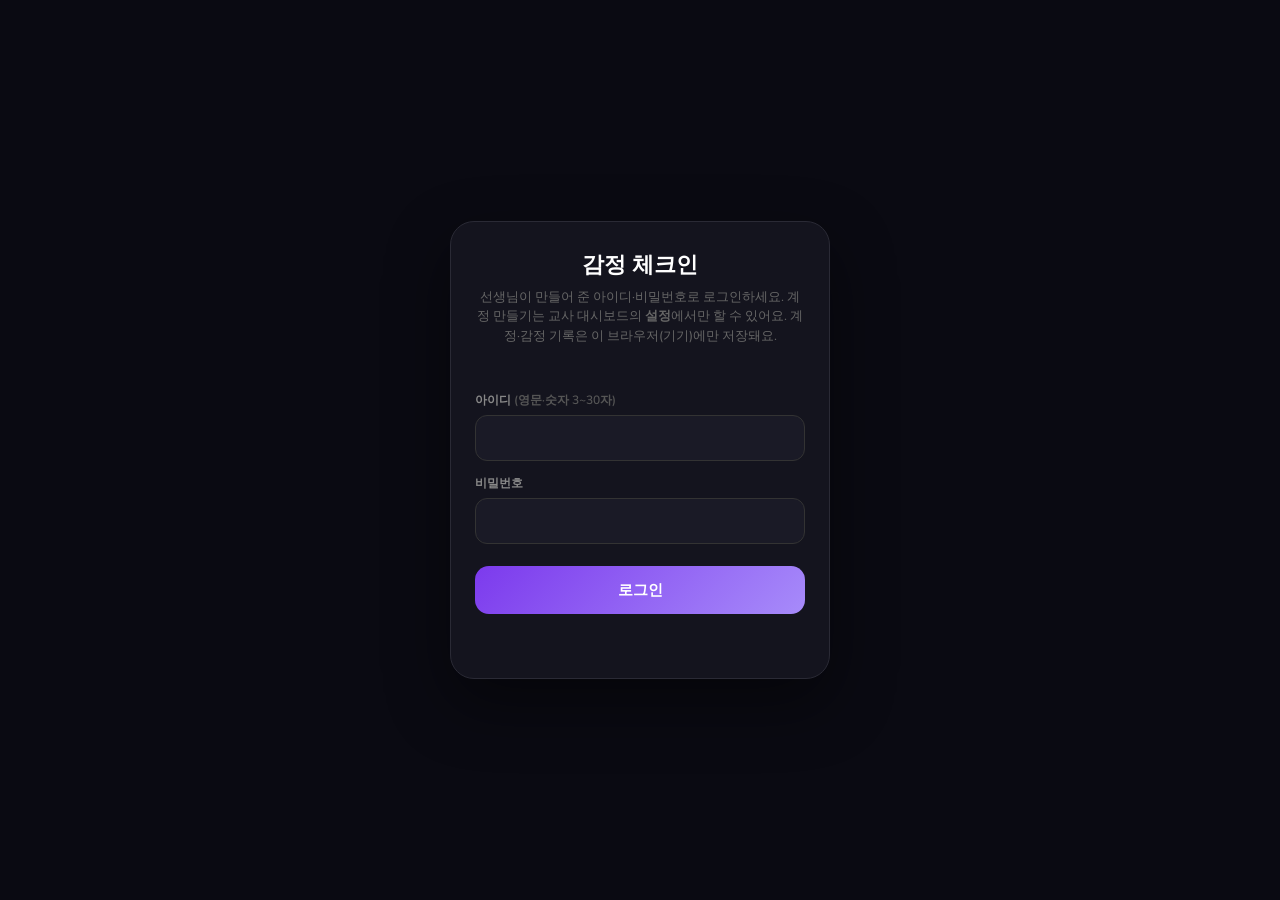
==== commit 84f996bb: "교사페잊, 학생 페이지 로그인 정보 수정 테스트 교사용은 앱 pc 둘다 작동가능하도록 구현" ====
--- a/index.html
+++ b/index.html
@@ -4,6 +4,7 @@
   <meta charset="UTF-8">
   <meta name="viewport" content="width=device-width, initial-scale=1.0">
   <title>감정 체크인</title>
+  <link rel="icon" href="data:image/svg+xml,%3Csvg xmlns='http://www.w3.org/2000/svg' viewBox='0 0 32 32'%3E%3Ctext y='26' font-size='24'%3E💜%3C/text%3E%3C/svg%3E">
   <script>
     (function () {
       try {
@@ -23,12 +24,8 @@
   <div id="auth-gate" class="auth-gate" aria-label="로그인">
     <div class="auth-card">
       <h1 class="auth-title">감정 체크인</h1>
-      <p class="auth-lead">이름·아이디·비밀번호로 로그인하거나 회원가입하세요. 계정·감정 기록은 이 브라우저(기기)에만 저장돼요.</p>
+      <p class="auth-lead">선생님이 만들어 준 아이디·비밀번호로 로그인하세요. 계정 만들기는 교사 대시보드의 <strong>설정</strong>에서만 할 수 있어요. 계정·감정 기록은 이 브라우저(기기)에만 저장돼요.</p>
       <p id="auth-error-global" class="auth-msg auth-msg--error"></p>
-      <div class="auth-tabs">
-        <button type="button" class="auth-tab active" id="tab-login">로그인</button>
-        <button type="button" class="auth-tab" id="tab-signup">회원가입</button>
-      </div>
       <form id="form-login" class="auth-form" autocomplete="on">
         <label class="auth-label" for="login-userid">아이디 <span class="auth-hint">(영문·숫자 3~30자)</span></label>
         <input class="auth-input" id="login-userid" autocomplete="username" required>
@@ -36,24 +33,6 @@
         <input class="auth-input" type="password" id="login-password" autocomplete="current-password" required>
         <button type="submit" class="auth-submit">로그인</button>
         <p id="auth-error-login" class="auth-msg auth-msg--error"></p>
-      </form>
-      <form id="form-signup" class="auth-form" style="display:none;" autocomplete="on">
-        <label class="auth-label" for="signup-name">이름</label>
-        <input class="auth-input" id="signup-name" maxlength="30" placeholder="홍길동" required>
-        <label class="auth-label" for="signup-student-number">학번</label>
-        <input class="auth-input" id="signup-student-number" maxlength="20" placeholder="예: 15번 또는 15" required>
-        <label class="auth-label" for="signup-grade">학년</label>
-        <input class="auth-input" id="signup-grade" maxlength="40" placeholder="예: 고등학교 2학년" required>
-        <label class="auth-label" for="signup-class">반</label>
-        <input class="auth-input" id="signup-class" maxlength="20" placeholder="예: 3반" required>
-        <label class="auth-label" for="signup-userid">아이디 <span class="auth-hint">(영문·숫자 3~30자)</span></label>
-        <input class="auth-input" id="signup-userid" maxlength="30" autocomplete="username" required>
-        <label class="auth-label" for="signup-password">비밀번호 <span class="auth-hint">(6자 이상)</span></label>
-        <input class="auth-input" type="password" id="signup-password" autocomplete="new-password" required>
-        <label class="auth-label" for="signup-password2">비밀번호 확인</label>
-        <input class="auth-input" type="password" id="signup-password2" autocomplete="new-password" required>
-        <button type="submit" class="auth-submit">회원가입</button>
-        <p id="auth-error-signup" class="auth-msg auth-msg--error"></p>
       </form>
     </div>
   </div>
@@ -166,7 +145,7 @@
         </div>
         <div class="set-section set-profile-guard">
           <p class="set-label" style="margin-bottom:4px;">이름·학번·학년·반</p>
-          <p class="set-sub" style="margin-bottom:12px;">회원가입 때 입력한 정보예요. 수정하려면 아래에 비밀번호를 입력한 뒤 <strong>확인</strong>을 눌러 주세요.</p>
+          <p class="set-sub" style="margin-bottom:12px;">계정에 저장된 정보예요. 수정하려면 아래에 비밀번호를 입력한 뒤 <strong>확인</strong>을 눌러 주세요.</p>
           <div class="set-row">
             <div><p class="set-label">이름</p><p class="set-sub">교사 화면과 연동돼요</p></div>
             <input class="name-input profile-guard-field" id="user-name" placeholder="이름 입력" disabled>
@@ -263,7 +242,9 @@
     </div>
   </div>
 
+  <script src="js/core/paths.js"></script>
   <script src="js/core/storage.js"></script>
+  <script src="js/core/student-accounts.js"></script>
   <script src="js/student/charts.js"></script>
   <script src="js/student/ui.js"></script>
   <script src="js/student/auth.js"></script>
--- a/css/theme-light.css
+++ b/css/theme-light.css
@@ -1,278 +1,278 @@
-/* ===========================
-   css/theme-light.css
-   학생 앱 라이트 테마 (설정 > 다크 모드 OFF)
-=========================== */
-
-html[data-theme="light"] body {
-  background: #e8edf5;
-}
-
-html[data-theme="light"] .phone {
-  background: #f8fafc;
-  border-color: #cbd5e1;
-  box-shadow: 0 32px 80px rgba(15, 23, 42, 0.12);
-}
-
-html[data-theme="light"] .status-bar {
-  color: #0f172a;
-}
-
-html[data-theme="light"] .screen-header h1,
-html[data-theme="light"] .greeting,
-html[data-theme="light"] .profile-name,
-html[data-theme="light"] .emo-info h2,
-html[data-theme="light"] .modal-title,
-html[data-theme="light"] .home-display-name {
-  color: #0f172a;
-}
-
-html[data-theme="light"] .screen-header p,
-html[data-theme="light"] .sub,
-html[data-theme="light"] .profile-sub,
-html[data-theme="light"] .stats-lbl,
-html[data-theme="light"] .emo-info p,
-html[data-theme="light"] .log-info .log-sub,
-html[data-theme="light"] .log-time,
-html[data-theme="light"] .section-title,
-html[data-theme="light"] .stat-title,
-html[data-theme="light"] .bar-lbl,
-html[data-theme="light"] .ratio-pct,
-html[data-theme="light"] .stat-cal-desc,
-html[data-theme="light"] .student-cal-weekdays,
-html[data-theme="light"] .student-cal-cell .student-cal-daynum,
-html[data-theme="light"] .student-day-entry-time,
-html[data-theme="light"] .student-day-entry-note,
-html[data-theme="light"] .set-sub,
-html[data-theme="light"] .sync-hint {
-  color: #64748b;
-}
-
-html[data-theme="light"] .hist-date {
-  color: #64748b;
-  background: #e2e8f0;
-}
-
-html[data-theme="light"] .log-info .log-title,
-html[data-theme="light"] .student-cal-label,
-html[data-theme="light"] .student-day-entry-label,
-html[data-theme="light"] .teacher-banner-text {
-  color: #1e293b;
-}
-
-html[data-theme="light"] .big-card {
-  background: linear-gradient(135deg, #f1f5f9, #e2e8f0);
-  border-color: #cbd5e1;
-}
-
-html[data-theme="light"] .emo-tag {
-  background: #e2e8f0;
-  color: #475569;
-}
-
-html[data-theme="light"] .log-card,
-html[data-theme="light"] .hist-item,
-html[data-theme="light"] .stat-card,
-html[data-theme="light"] .set-section {
-  background: #fff;
-  border-color: #e2e8f0;
-}
-
-html[data-theme="light"] .log-card:hover,
-html[data-theme="light"] .hist-item:hover {
-  background: #f1f5f9;
-}
-
-html[data-theme="light"] .stats-mini {
-  background: #f1f5f9;
-  border-color: #e2e8f0;
-}
-
-html[data-theme="light"] .ratio-bar-bg {
-  background: #e2e8f0;
-}
-
-html[data-theme="light"] .student-cal-nav-btn {
-  border-color: #cbd5e1;
-  background: #f1f5f9;
-  color: #334155;
-}
-
-html[data-theme="light"] .student-cal-nav-btn:active {
-  background: #e2e8f0;
-}
-
-html[data-theme="light"] .student-cal-cell {
-  border-color: #e2e8f0;
-  background: #f8fafc;
-}
-
-html[data-theme="light"] .student-cal-cell:hover:not(.student-cal-out):not(.student-cal-disabled) {
-  border-color: #a78bfa88;
-  background: #f5f3ff;
-}
-
-html[data-theme="light"] .student-cal-cell.student-cal-selected {
-  background: #ede9fe;
-}
-
-html[data-theme="light"] .student-day-detail {
-  background: #f1f5f9;
-  border-color: #e2e8f0;
-}
-
-html[data-theme="light"] .student-day-placeholder,
-html[data-theme="light"] .student-day-empty {
-  color: #64748b;
-}
-
-html[data-theme="light"] .student-day-entry {
-  border-bottom-color: #e2e8f0;
-}
-
-html[data-theme="light"] .nav-bar {
-  background: #fff;
-  border-top-color: #e2e8f0;
-}
-
-html[data-theme="light"] .nav-btn .label {
-  color: #94a3b8;
-}
-
-html[data-theme="light"] .modal-overlay {
-  background: rgba(15, 23, 42, 0.35);
-}
-
-html[data-theme="light"] .modal {
-  background: #fff;
-}
-
-html[data-theme="light"] .modal-handle {
-  background: #cbd5e1;
-}
-
-html[data-theme="light"] .emo-opt.selected {
-  background: #ede9fe;
-}
-
-html[data-theme="light"] .note-input {
-  background: #f1f5f9;
-  border-color: #cbd5e1;
-  color: #1e293b;
-}
-
-html[data-theme="light"] .note-input::placeholder {
-  color: #94a3b8;
-}
-
-html[data-theme="light"] .set-row {
-  border-bottom-color: #e2e8f0;
-}
-
-html[data-theme="light"] .set-label {
-  color: #334155;
-}
-
-html[data-theme="light"] .toggle:not(.on) {
-  background: #e2e8f0;
-  border-color: #94a3b8;
-  box-shadow: inset 0 2px 4px rgba(15, 23, 42, 0.12);
-}
-
-html[data-theme="light"] .toggle:not(.on)::after {
-  background: #fff;
-  box-shadow: 0 1px 4px rgba(15, 23, 42, 0.25);
-}
-
-html[data-theme="light"] .toggle.on {
-  border-color: #a78bfa;
-  box-shadow:
-    inset 0 1px 0 rgba(255, 255, 255, 0.35),
-    0 0 0 1px rgba(109, 40, 217, 0.25),
-    0 2px 12px rgba(109, 40, 217, 0.3);
-}
-
-html[data-theme="light"] .name-input {
-  background: #f1f5f9;
-  border-color: #cbd5e1;
-  color: #1e293b;
-}
-
-html[data-theme="light"] .teacher-banner-inner {
-  background: linear-gradient(135deg, #f5f3ff, #ede9fe);
-  border-color: #c4b5fd;
-}
-
-html[data-theme="light"] .teacher-banner-close {
-  background: rgba(15, 23, 42, 0.06);
-  color: #64748b;
-}
-
-html[data-theme="light"] .teacher-banner-close:hover {
-  background: rgba(15, 23, 42, 0.1);
-  color: #0f172a;
-}
-
-html[data-theme="light"] .sync-hint {
-  border-bottom-color: #e2e8f0;
-}
-
-html[data-theme="light"] .set-text-muted {
-  color: #64748b !important;
-}
-
-html[data-theme="light"] .set-text-arrow {
-  color: #94a3b8 !important;
-}
-
-html[data-theme="light"] .set-text-version {
-  color: #64748b !important;
-}
-
-html[data-theme="light"] .empty-state-hint {
-  color: #64748b;
-}
-
-/* 로그인·회원가입 */
-html[data-theme="light"] .auth-gate {
-  background: #e8edf5;
-}
-
-html[data-theme="light"] .auth-card {
-  background: #fff;
-  border-color: #cbd5e1;
-  box-shadow: 0 24px 64px rgba(15, 23, 42, 0.08);
-}
-
-html[data-theme="light"] .auth-title {
-  color: #0f172a;
-}
-
-html[data-theme="light"] .auth-lead {
-  color: #64748b;
-}
-
-html[data-theme="light"] .auth-tab {
-  border-color: #cbd5e1;
-  background: #f8fafc;
-  color: #64748b;
-}
-
-html[data-theme="light"] .auth-tab.active {
-  background: #ede9fe;
-  color: #6d28d9;
-  border-color: #c4b5fd;
-}
-
-html[data-theme="light"] .auth-label {
-  color: #475569;
-}
-
-html[data-theme="light"] .auth-hint {
-  color: #94a3b8;
-}
-
-html[data-theme="light"] .auth-input {
-  border-color: #cbd5e1;
-  background: #f8fafc;
-  color: #1e293b;
-}
+/* ===========================
+   css/theme-light.css
+   학생 앱 라이트 테마 (설정 > 다크 모드 OFF)
+=========================== */
+
+html[data-theme="light"] body {
+  background: #e8edf5;
+}
+
+html[data-theme="light"] .phone {
+  background: #f8fafc;
+  border-color: #cbd5e1;
+  box-shadow: 0 32px 80px rgba(15, 23, 42, 0.12);
+}
+
+html[data-theme="light"] .status-bar {
+  color: #0f172a;
+}
+
+html[data-theme="light"] .screen-header h1,
+html[data-theme="light"] .greeting,
+html[data-theme="light"] .profile-name,
+html[data-theme="light"] .emo-info h2,
+html[data-theme="light"] .modal-title,
+html[data-theme="light"] .home-display-name {
+  color: #0f172a;
+}
+
+html[data-theme="light"] .screen-header p,
+html[data-theme="light"] .sub,
+html[data-theme="light"] .profile-sub,
+html[data-theme="light"] .stats-lbl,
+html[data-theme="light"] .emo-info p,
+html[data-theme="light"] .log-info .log-sub,
+html[data-theme="light"] .log-time,
+html[data-theme="light"] .section-title,
+html[data-theme="light"] .stat-title,
+html[data-theme="light"] .bar-lbl,
+html[data-theme="light"] .ratio-pct,
+html[data-theme="light"] .stat-cal-desc,
+html[data-theme="light"] .student-cal-weekdays,
+html[data-theme="light"] .student-cal-cell .student-cal-daynum,
+html[data-theme="light"] .student-day-entry-time,
+html[data-theme="light"] .student-day-entry-note,
+html[data-theme="light"] .set-sub,
+html[data-theme="light"] .sync-hint {
+  color: #64748b;
+}
+
+html[data-theme="light"] .hist-date {
+  color: #64748b;
+  background: #e2e8f0;
+}
+
+html[data-theme="light"] .log-info .log-title,
+html[data-theme="light"] .student-cal-label,
+html[data-theme="light"] .student-day-entry-label,
+html[data-theme="light"] .teacher-banner-text {
+  color: #1e293b;
+}
+
+html[data-theme="light"] .big-card {
+  background: linear-gradient(135deg, #f1f5f9, #e2e8f0);
+  border-color: #cbd5e1;
+}
+
+html[data-theme="light"] .emo-tag {
+  background: #e2e8f0;
+  color: #475569;
+}
+
+html[data-theme="light"] .log-card,
+html[data-theme="light"] .hist-item,
+html[data-theme="light"] .stat-card,
+html[data-theme="light"] .set-section {
+  background: #fff;
+  border-color: #e2e8f0;
+}
+
+html[data-theme="light"] .log-card:hover,
+html[data-theme="light"] .hist-item:hover {
+  background: #f1f5f9;
+}
+
+html[data-theme="light"] .stats-mini {
+  background: #f1f5f9;
+  border-color: #e2e8f0;
+}
+
+html[data-theme="light"] .ratio-bar-bg {
+  background: #e2e8f0;
+}
+
+html[data-theme="light"] .student-cal-nav-btn {
+  border-color: #cbd5e1;
+  background: #f1f5f9;
+  color: #334155;
+}
+
+html[data-theme="light"] .student-cal-nav-btn:active {
+  background: #e2e8f0;
+}
+
+html[data-theme="light"] .student-cal-cell {
+  border-color: #e2e8f0;
+  background: #f8fafc;
+}
+
+html[data-theme="light"] .student-cal-cell:hover:not(.student-cal-out):not(.student-cal-disabled) {
+  border-color: #a78bfa88;
+  background: #f5f3ff;
+}
+
+html[data-theme="light"] .student-cal-cell.student-cal-selected {
+  background: #ede9fe;
+}
+
+html[data-theme="light"] .student-day-detail {
+  background: #f1f5f9;
+  border-color: #e2e8f0;
+}
+
+html[data-theme="light"] .student-day-placeholder,
+html[data-theme="light"] .student-day-empty {
+  color: #64748b;
+}
+
+html[data-theme="light"] .student-day-entry {
+  border-bottom-color: #e2e8f0;
+}
+
+html[data-theme="light"] .nav-bar {
+  background: #fff;
+  border-top-color: #e2e8f0;
+}
+
+html[data-theme="light"] .nav-btn .label {
+  color: #94a3b8;
+}
+
+html[data-theme="light"] .modal-overlay {
+  background: rgba(15, 23, 42, 0.35);
+}
+
+html[data-theme="light"] .modal {
+  background: #fff;
+}
+
+html[data-theme="light"] .modal-handle {
+  background: #cbd5e1;
+}
+
+html[data-theme="light"] .emo-opt.selected {
+  background: #ede9fe;
+}
+
+html[data-theme="light"] .note-input {
+  background: #f1f5f9;
+  border-color: #cbd5e1;
+  color: #1e293b;
+}
+
+html[data-theme="light"] .note-input::placeholder {
+  color: #94a3b8;
+}
+
+html[data-theme="light"] .set-row {
+  border-bottom-color: #e2e8f0;
+}
+
+html[data-theme="light"] .set-label {
+  color: #334155;
+}
+
+html[data-theme="light"] .toggle:not(.on) {
+  background: #e2e8f0;
+  border-color: #94a3b8;
+  box-shadow: inset 0 2px 4px rgba(15, 23, 42, 0.12);
+}
+
+html[data-theme="light"] .toggle:not(.on)::after {
+  background: #fff;
+  box-shadow: 0 1px 4px rgba(15, 23, 42, 0.25);
+}
+
+html[data-theme="light"] .toggle.on {
+  border-color: #a78bfa;
+  box-shadow:
+    inset 0 1px 0 rgba(255, 255, 255, 0.35),
+    0 0 0 1px rgba(109, 40, 217, 0.25),
+    0 2px 12px rgba(109, 40, 217, 0.3);
+}
+
+html[data-theme="light"] .name-input {
+  background: #f1f5f9;
+  border-color: #cbd5e1;
+  color: #1e293b;
+}
+
+html[data-theme="light"] .teacher-banner-inner {
+  background: linear-gradient(135deg, #f5f3ff, #ede9fe);
+  border-color: #c4b5fd;
+}
+
+html[data-theme="light"] .teacher-banner-close {
+  background: rgba(15, 23, 42, 0.06);
+  color: #64748b;
+}
+
+html[data-theme="light"] .teacher-banner-close:hover {
+  background: rgba(15, 23, 42, 0.1);
+  color: #0f172a;
+}
+
+html[data-theme="light"] .sync-hint {
+  border-bottom-color: #e2e8f0;
+}
+
+html[data-theme="light"] .set-text-muted {
+  color: #64748b !important;
+}
+
+html[data-theme="light"] .set-text-arrow {
+  color: #94a3b8 !important;
+}
+
+html[data-theme="light"] .set-text-version {
+  color: #64748b !important;
+}
+
+html[data-theme="light"] .empty-state-hint {
+  color: #64748b;
+}
+
+/* 로그인·회원가입 */
+html[data-theme="light"] .auth-gate {
+  background: #e8edf5;
+}
+
+html[data-theme="light"] .auth-card {
+  background: #fff;
+  border-color: #cbd5e1;
+  box-shadow: 0 24px 64px rgba(15, 23, 42, 0.08);
+}
+
+html[data-theme="light"] .auth-title {
+  color: #0f172a;
+}
+
+html[data-theme="light"] .auth-lead {
+  color: #64748b;
+}
+
+html[data-theme="light"] .auth-tab {
+  border-color: #cbd5e1;
+  background: #f8fafc;
+  color: #64748b;
+}
+
+html[data-theme="light"] .auth-tab.active {
+  background: #ede9fe;
+  color: #6d28d9;
+  border-color: #c4b5fd;
+}
+
+html[data-theme="light"] .auth-label {
+  color: #475569;
+}
+
+html[data-theme="light"] .auth-hint {
+  color: #94a3b8;
+}
+
+html[data-theme="light"] .auth-input {
+  border-color: #cbd5e1;
+  background: #f8fafc;
+  color: #1e293b;
+}
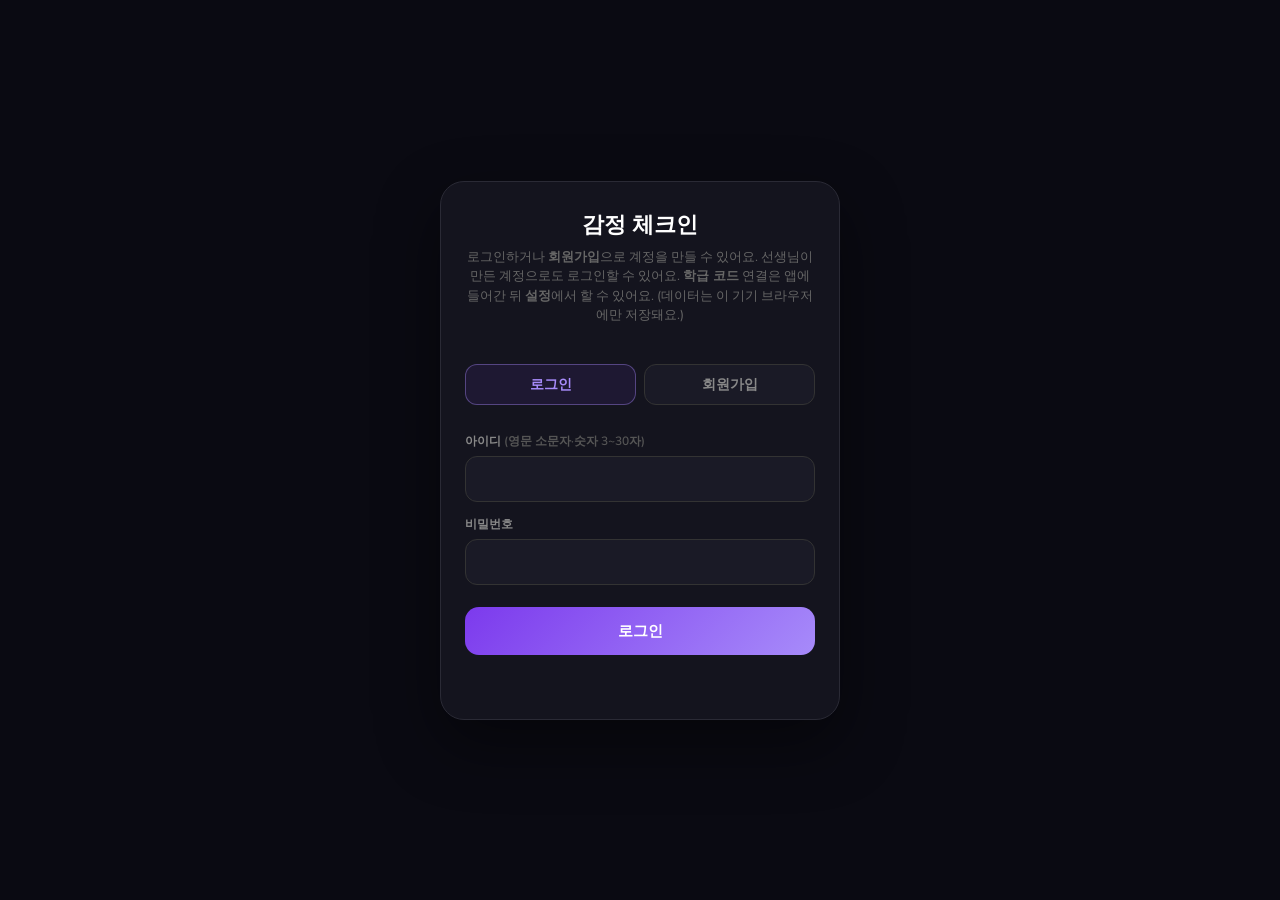
==== commit ba73bd61: "로그인 과정 변경, 학급 관리 시스템 추가, 세세한 오류 수정" ====
--- a/index.html
+++ b/index.html
@@ -24,16 +24,42 @@
   <div id="auth-gate" class="auth-gate" aria-label="로그인">
     <div class="auth-card">
       <h1 class="auth-title">감정 체크인</h1>
-      <p class="auth-lead">선생님이 만들어 준 아이디·비밀번호로 로그인하세요. 계정 만들기는 교사 대시보드의 <strong>설정</strong>에서만 할 수 있어요. 계정·감정 기록은 이 브라우저(기기)에만 저장돼요.</p>
+      <p class="auth-lead">로그인하거나 <strong>회원가입</strong>으로 계정을 만들 수 있어요. 선생님이 만든 계정으로도 로그인할 수 있어요. <strong>학급 코드</strong> 연결은 앱에 들어간 뒤 <strong>설정</strong>에서 할 수 있어요. (데이터는 이 기기 브라우저에만 저장돼요.)</p>
       <p id="auth-error-global" class="auth-msg auth-msg--error"></p>
-      <form id="form-login" class="auth-form" autocomplete="on">
-        <label class="auth-label" for="login-userid">아이디 <span class="auth-hint">(영문·숫자 3~30자)</span></label>
-        <input class="auth-input" id="login-userid" autocomplete="username" required>
-        <label class="auth-label" for="login-password">비밀번호</label>
-        <input class="auth-input" type="password" id="login-password" autocomplete="current-password" required>
-        <button type="submit" class="auth-submit">로그인</button>
-        <p id="auth-error-login" class="auth-msg auth-msg--error"></p>
-      </form>
+      <div class="auth-tabs" role="tablist" aria-label="로그인 또는 회원가입">
+        <button type="button" class="auth-tab active" id="auth-tab-login" role="tab" aria-selected="true" data-auth-tab="login">로그인</button>
+        <button type="button" class="auth-tab" id="auth-tab-signup" role="tab" aria-selected="false" data-auth-tab="signup">회원가입</button>
+      </div>
+      <div id="auth-panel-login" class="auth-panel">
+        <form id="form-login" class="auth-form" autocomplete="on">
+          <label class="auth-label" for="login-userid">아이디 <span class="auth-hint">(영문 소문자·숫자 3~30자)</span></label>
+          <input class="auth-input" id="login-userid" autocomplete="username" required>
+          <label class="auth-label" for="login-password">비밀번호</label>
+          <input class="auth-input" type="password" id="login-password" autocomplete="current-password" required>
+          <button type="submit" class="auth-submit">로그인</button>
+          <p id="auth-error-login" class="auth-msg auth-msg--error"></p>
+        </form>
+      </div>
+      <div id="auth-panel-signup" class="auth-panel" style="display:none;">
+        <form id="form-signup" class="auth-form" autocomplete="on">
+          <label class="auth-label" for="signup-name">이름</label>
+          <input class="auth-input" id="signup-name" maxlength="30" placeholder="홍길동" autocomplete="name" required>
+          <label class="auth-label" for="signup-grade">학년</label>
+          <input class="auth-input" id="signup-grade" maxlength="40" placeholder="예: 중학교 2학년" autocomplete="off" required>
+          <label class="auth-label" for="signup-class">반</label>
+          <input class="auth-input" id="signup-class" maxlength="20" placeholder="예: 3반" autocomplete="off" required>
+          <label class="auth-label" for="signup-student-number">번호(자리·출석번호) <span class="auth-hint">반에서 쓰는 번호</span></label>
+          <input class="auth-input" id="signup-student-number" maxlength="20" placeholder="예: 15" autocomplete="off" required>
+          <label class="auth-label" for="signup-userid">로그인 아이디 <span class="auth-hint">(영문 소문자·숫자 3~30자)</span></label>
+          <input class="auth-input" id="signup-userid" maxlength="30" autocomplete="username" required>
+          <label class="auth-label" for="signup-password">비밀번호 <span class="auth-hint">(6자 이상)</span></label>
+          <input class="auth-input" type="password" id="signup-password" autocomplete="new-password" required>
+          <label class="auth-label" for="signup-password2">비밀번호 확인</label>
+          <input class="auth-input" type="password" id="signup-password2" autocomplete="new-password" required>
+          <button type="submit" class="auth-submit">가입하기</button>
+          <p id="auth-error-signup" class="auth-msg auth-msg--error"></p>
+        </form>
+      </div>
     </div>
   </div>
 
@@ -48,12 +74,13 @@
       <div class="scroll-area">
         <div id="teacher-banner" class="teacher-banner" style="display:none;" role="status">
           <div class="teacher-banner-inner">
-            <span class="teacher-banner-label">선생님 메시지</span>
+            <span class="teacher-banner-label">전체 공지</span>
             <p class="teacher-banner-text" id="teacher-banner-text"></p>
             <button type="button" class="teacher-banner-close" id="teacher-banner-close" aria-label="닫기">×</button>
           </div>
         </div>
         <p class="home-display-name" id="home-display-name"></p>
+        <p id="home-class-badge" class="home-class-badge" style="display:none;" role="status"></p>
         <p class="greeting">안녕하세요! 👋</p>
         <p class="sub">오늘 기분은 어때요?</p>
         <div class="big-card">
@@ -139,38 +166,23 @@
       <div class="scroll-area">
         <div style="text-align:center;margin-bottom:20px;">
           <div class="avatar-circle">🎓</div>
-          <p class="profile-name">학생 프로필</p>
-          <p class="profile-sub" id="profile-login-id"></p>
-          <p class="profile-sub">오늘도 화이팅!</p>
-        </div>
-        <div class="set-section set-profile-guard">
-          <p class="set-label" style="margin-bottom:4px;">이름·학번·학년·반</p>
-          <p class="set-sub" style="margin-bottom:12px;">계정에 저장된 정보예요. 수정하려면 아래에 비밀번호를 입력한 뒤 <strong>확인</strong>을 눌러 주세요.</p>
-          <div class="set-row">
-            <div><p class="set-label">이름</p><p class="set-sub">교사 화면과 연동돼요</p></div>
-            <input class="name-input profile-guard-field" id="user-name" placeholder="이름 입력" disabled>
-          </div>
-          <div class="set-row">
-            <div><p class="set-label">학번</p><p class="set-sub">명단 번호와 맞추면 연동이 쉬워요</p></div>
-            <input class="name-input profile-guard-field" id="user-school-number" placeholder="예: 15번" style="width:120px;" disabled>
-          </div>
-          <div class="set-row">
-            <div><p class="set-label">학년</p></div>
-            <input class="name-input profile-guard-field" id="user-grade" placeholder="고등학교 2학년" style="width:160px;text-align:right;" disabled>
-          </div>
-          <div class="set-row">
-            <div><p class="set-label">반</p></div>
-            <input class="name-input profile-guard-field" id="user-class" placeholder="3반" style="width:100px;text-align:right;" disabled>
-          </div>
-          <div class="set-profile-unlock">
-            <label class="auth-label" for="settings-profile-password" style="margin-top:8px;">비밀번호 확인</label>
-            <div class="set-profile-unlock-row">
-              <input class="name-input" type="password" id="settings-profile-password" autocomplete="current-password" placeholder="로그인 비밀번호" maxlength="100">
-              <button type="button" class="profile-unlock-btn" id="btn-unlock-profile">확인</button>
+          <p class="profile-name" id="settings-profile-name">—</p>
+          <p class="profile-sub" id="profile-readonly-summary"></p>
+          <p class="profile-sub">이름·번호(자리) 등 변경은 선생님께 요청해 주세요.</p>
+        </div>
+        <div class="set-section">
+          <p class="set-label">학급 연결</p>
+          <p class="set-sub" id="settings-class-hint">선생님이 알려 준 학급 코드를 입력하면 홈에 학급 이름이 표시돼요. (로그인 화면에서는 연결할 수 없어요.)</p>
+          <p id="settings-class-linked" class="settings-class-linked" style="display:none;"></p>
+          <div id="settings-class-form-wrap">
+            <label class="auth-label" for="settings-class-code-input">학급 코드</label>
+            <input class="name-input" id="settings-class-code-input" maxlength="12" autocomplete="off" autocapitalize="characters" placeholder="6자리 코드" inputmode="text" style="width:100%;max-width:280px;box-sizing:border-box;">
+            <div style="margin-top:10px;display:flex;flex-wrap:wrap;gap:8px;align-items:center;">
+              <button type="button" class="profile-unlock-btn" id="settings-class-link-btn">연결하기</button>
+              <button type="button" class="profile-unlock-btn" id="settings-class-unlink-btn" style="opacity:0.85;">연결 해제</button>
             </div>
-            <p id="settings-profile-unlock-error" class="auth-msg auth-msg--error" style="margin-top:8px;"></p>
-            <p id="settings-profile-unlocked-msg" class="set-sub" style="margin-top:6px;color:#a78bfa;display:none;">지금은 수정할 수 있어요. 다른 탭으로 나가면 다시 잠깁니다.</p>
-          </div>
+          </div>
+          <p id="settings-class-msg" class="auth-msg" style="margin-top:10px;"></p>
         </div>
         <div class="set-section">
           <div class="set-row">
@@ -247,6 +259,7 @@
   <script src="js/core/student-accounts.js"></script>
   <script src="js/student/charts.js"></script>
   <script src="js/student/ui.js"></script>
+  <script src="js/student/student-class-link.js"></script>
   <script src="js/student/auth.js"></script>
   <script src="js/student/theme.js"></script>
   <script src="js/student/app.js"></script>
--- a/css/components.css
+++ b/css/components.css
@@ -745,7 +745,9 @@
 
 .auth-card {
   width: 100%;
-  max-width: 380px;
+  max-width: 400px;
+  max-height: calc(100vh - 48px);
+  overflow-y: auto;
   background: #14141e;
   border: 1px solid #2a2a35;
   border-radius: 24px;
@@ -858,6 +860,12 @@
   color: #f472b6;
 }
 
+.auth-input--code {
+  font-weight: 800;
+  letter-spacing: 0.12em;
+  text-transform: uppercase;
+}
+
 /* 홈 상단 이름 */
 .home-display-name {
   font-size: 26px;
@@ -867,6 +875,29 @@
   letter-spacing: -0.02em;
 }
 
+.home-class-badge {
+  font-size: 13px;
+  font-weight: 700;
+  color: #a5b4fc;
+  margin: 0 0 6px;
+  padding: 6px 12px;
+  display: inline-block;
+  border-radius: 999px;
+  background: #1e1832;
+  border: 1px solid #3730a355;
+}
+
+.settings-class-linked {
+  font-size: 13px;
+  font-weight: 700;
+  color: #a5b4fc;
+  margin: 8px 0 0;
+  padding: 10px 12px;
+  border-radius: 12px;
+  background: #1e1832;
+  border: 1px solid #3730a355;
+}
+
 .empty-state-hint {
   color: #555;
   font-size: 13px;
--- a/css/theme-light.css
+++ b/css/theme-light.css
@@ -276,3 +276,10 @@
   background: #f8fafc;
   color: #1e293b;
 }
+
+html[data-theme="light"] .settings-class-linked,
+html[data-theme="light"] .home-class-badge {
+  color: #4338ca;
+  background: #eef2ff;
+  border-color: #c7d2fe;
+}
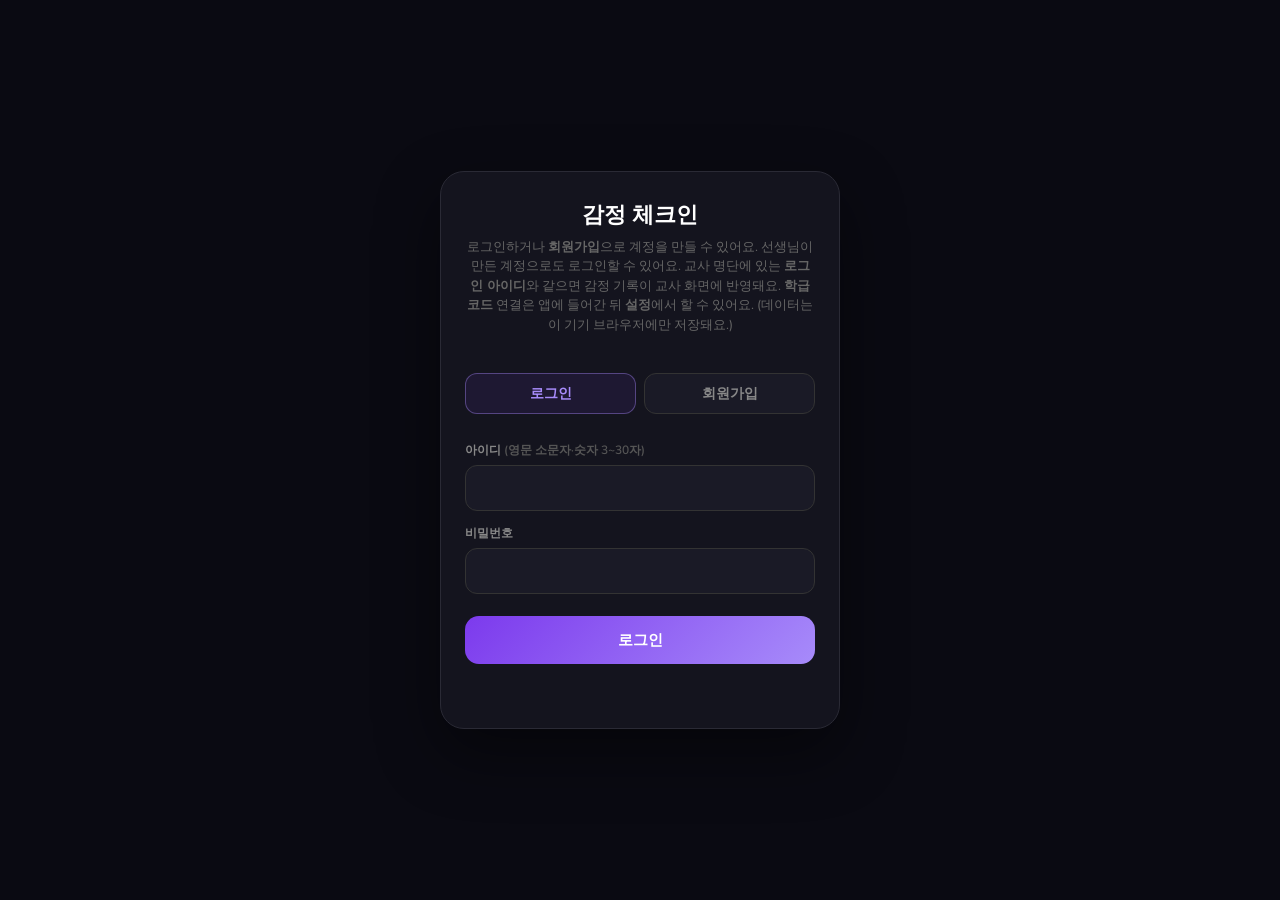
==== commit 99672f00: "ui 수정, 계정삭제기능추가" ====
--- a/index.html
+++ b/index.html
@@ -24,7 +24,7 @@
   <div id="auth-gate" class="auth-gate" aria-label="로그인">
     <div class="auth-card">
       <h1 class="auth-title">감정 체크인</h1>
-      <p class="auth-lead">로그인하거나 <strong>회원가입</strong>으로 계정을 만들 수 있어요. 선생님이 만든 계정으로도 로그인할 수 있어요. <strong>학급 코드</strong> 연결은 앱에 들어간 뒤 <strong>설정</strong>에서 할 수 있어요. (데이터는 이 기기 브라우저에만 저장돼요.)</p>
+      <p class="auth-lead">로그인하거나 <strong>회원가입</strong>으로 계정을 만들 수 있어요. 선생님이 만든 계정으로도 로그인할 수 있어요. 교사 명단에 있는 <strong>로그인 아이디</strong>와 같으면 감정 기록이 교사 화면에 반영돼요. <strong>학급 코드</strong> 연결은 앱에 들어간 뒤 <strong>설정</strong>에서 할 수 있어요. (데이터는 이 기기 브라우저에만 저장돼요.)</p>
       <p id="auth-error-global" class="auth-msg auth-msg--error"></p>
       <div class="auth-tabs" role="tablist" aria-label="로그인 또는 회원가입">
         <button type="button" class="auth-tab active" id="auth-tab-login" role="tab" aria-selected="true" data-auth-tab="login">로그인</button>
@@ -44,12 +44,6 @@
         <form id="form-signup" class="auth-form" autocomplete="on">
           <label class="auth-label" for="signup-name">이름</label>
           <input class="auth-input" id="signup-name" maxlength="30" placeholder="홍길동" autocomplete="name" required>
-          <label class="auth-label" for="signup-grade">학년</label>
-          <input class="auth-input" id="signup-grade" maxlength="40" placeholder="예: 중학교 2학년" autocomplete="off" required>
-          <label class="auth-label" for="signup-class">반</label>
-          <input class="auth-input" id="signup-class" maxlength="20" placeholder="예: 3반" autocomplete="off" required>
-          <label class="auth-label" for="signup-student-number">번호(자리·출석번호) <span class="auth-hint">반에서 쓰는 번호</span></label>
-          <input class="auth-input" id="signup-student-number" maxlength="20" placeholder="예: 15" autocomplete="off" required>
           <label class="auth-label" for="signup-userid">로그인 아이디 <span class="auth-hint">(영문 소문자·숫자 3~30자)</span></label>
           <input class="auth-input" id="signup-userid" maxlength="30" autocomplete="username" required>
           <label class="auth-label" for="signup-password">비밀번호 <span class="auth-hint">(6자 이상)</span></label>
@@ -65,8 +59,15 @@
 
   <div id="phone" class="phone" style="display:none;">
     <div class="status-bar">
-      <span>9:41</span>
-      <span>●●● 🔋</span>
+      <span id="status-bar-clock" class="status-bar-clock" aria-live="polite" title="24시간 형식">--:--</span>
+      <span class="status-bar-wifi" aria-hidden="true" title="Wi‑Fi">
+        <svg xmlns="http://www.w3.org/2000/svg" width="20" height="20" viewBox="0 0 24 24" fill="none" stroke="currentColor" stroke-width="2" stroke-linecap="round" stroke-linejoin="round">
+          <path d="M5 12.55a11 11 0 0 1 14.08 0" />
+          <path d="M1.42 9a16 16 0 0 1 21.16 0" />
+          <path d="M8.53 16.11a6 6 0 0 1 6.95 0" />
+          <line x1="12" y1="20" x2="12.01" y2="20" />
+        </svg>
+      </span>
     </div>
 
     <!-- 홈 화면 -->
@@ -88,7 +89,7 @@
             <div class="big-emo" id="today-emo">😊</div>
             <div class="emo-info">
               <h2 id="today-label">기분 좋음</h2>
-              <p id="today-time">오늘 · 오후 2:30</p>
+              <p id="today-time">오늘 · --:--</p>
               <span class="emo-tag">😊 Happy</span>
             </div>
           </div>
@@ -186,11 +187,27 @@
         </div>
         <div class="set-section">
           <div class="set-row">
-            <div><p class="set-label">알림</p><p class="set-sub">매일 오후 9시</p></div>
-            <div class="toggle on" id="t-notify" onclick="this.classList.toggle('on')"></div>
+            <div>
+              <p class="set-label">매일 알림</p>
+            </div>
+            <div class="toggle on" id="t-notify" role="switch" aria-checked="true" aria-label="알림 사용"></div>
+          </div>
+          <div class="remind-time-block" id="settings-remind-time-wrap">
+            <label class="remind-time-block__label" for="settings-remind-time">
+              <span>알림 시각</span>
+              <span class="remind-time-block__badge" title="0~23시 기준">24시</span>
+            </label>
+            <input
+              type="time"
+              class="name-input remind-time-input"
+              id="settings-remind-time"
+              step="60"
+              autocomplete="off"
+              aria-label="매일 알림 시각, 24시간 형식 시와 분"
+            />
           </div>
           <div class="set-row">
-            <div><p class="set-label">다크 모드</p><p class="set-sub">켜면 어두운 화면, 끄면 밝은 화면이에요</p></div>
+            <div><p class="set-label">다크 모드</p></div>
             <div class="toggle on" id="t-dark" role="switch" aria-checked="true" aria-label="다크 모드"></div>
           </div>
         </div>
@@ -199,6 +216,16 @@
             <p class="set-label set-text-muted">로그아웃</p>
             <span class="set-text-arrow">→</span>
           </div>
+        </div>
+        <div class="set-section">
+          <p class="set-label" style="color:#f87171;">계정 삭제</p>
+          <p class="set-sub">이 기기에 저장된 <strong>로그인 정보·감정 기록·학급 코드 연결</strong>이 모두 지워져요. 되돌릴 수 없어요.</p>
+          <label class="auth-label" for="settings-delete-account-password">비밀번호 확인</label>
+          <input class="name-input" type="password" id="settings-delete-account-password" autocomplete="current-password" placeholder="현재 비밀번호" style="width:100%;max-width:280px;box-sizing:border-box;">
+          <div style="margin-top:12px;">
+            <button type="button" class="profile-unlock-btn" id="settings-delete-account-btn" style="border-color:#f87171;color:#fca5a5;">계정 영구 삭제</button>
+          </div>
+          <p id="settings-delete-account-msg" class="auth-msg auth-msg--error" style="margin-top:10px;"></p>
         </div>
         <div class="set-section">
           <a href="teacher.html" target="_blank" rel="noopener noreferrer" class="set-row set-row-link" style="text-decoration:none;color:inherit;">
@@ -255,6 +282,7 @@
   </div>
 
   <script src="js/core/paths.js"></script>
+  <script src="js/core/cross-tab.js"></script>
   <script src="js/core/storage.js"></script>
   <script src="js/core/student-accounts.js"></script>
   <script src="js/student/charts.js"></script>
--- a/css/style.css
+++ b/css/style.css
@@ -44,6 +44,23 @@
   font-weight: 700;
   color: #fff;
   flex-shrink: 0;
+}
+
+.status-bar-clock {
+  font-variant-numeric: tabular-nums;
+  letter-spacing: 0.03em;
+  min-width: 5.2em;
+  text-align: left;
+}
+
+.status-bar-wifi {
+  display: flex;
+  align-items: center;
+  opacity: 0.92;
+}
+
+.status-bar-wifi svg {
+  display: block;
 }
 
 /* 화면 전환 영역 */
--- a/css/components.css
+++ b/css/components.css
@@ -621,6 +621,94 @@
   text-align: right;
 }
 
+.name-input:disabled {
+  opacity: 0.55;
+  cursor: not-allowed;
+}
+
+/* 설정 — 매일 알림 시각 (type=time) */
+.remind-time-block {
+  margin-top: 4px;
+  padding-top: 14px;
+  border-top: 1px solid #252535;
+}
+
+.remind-time-block__label {
+  display: flex;
+  align-items: center;
+  justify-content: space-between;
+  gap: 12px;
+  margin-bottom: 10px;
+  font-size: 13px;
+  font-weight: 700;
+  color: #b8b8cc;
+  font-family: 'Nunito', sans-serif;
+}
+
+.remind-time-block__badge {
+  flex-shrink: 0;
+  font-size: 10px;
+  font-weight: 800;
+  letter-spacing: 0.05em;
+  padding: 4px 9px;
+  border-radius: 8px;
+  background: linear-gradient(180deg, #2a2438, #1e1a2e);
+  color: #ddd6fe;
+  border: 1px solid #a78bfa55;
+}
+
+.remind-time-block--off {
+  opacity: 0.72;
+}
+
+.remind-time-block--off .remind-time-block__badge {
+  opacity: 0.75;
+}
+
+.remind-time-input.name-input {
+  width: 100%;
+  max-width: none;
+  min-height: 48px;
+  padding: 12px 16px;
+  font-size: 1.25rem;
+  font-weight: 700;
+  font-variant-numeric: tabular-nums;
+  letter-spacing: 0.06em;
+  border-radius: 14px;
+  border-width: 2px;
+  border-color: #3d3d52;
+  text-align: center;
+  box-sizing: border-box;
+  color-scheme: dark;
+  transition:
+    border-color 0.2s ease,
+    box-shadow 0.2s ease,
+    background 0.2s ease;
+}
+
+.remind-time-input.name-input:hover:not(:disabled) {
+  border-color: #5b5b72;
+  background: #2a2a38;
+}
+
+.remind-time-input.name-input:focus {
+  border-color: #a78bfa;
+  box-shadow: 0 0 0 3px rgba(167, 139, 250, 0.28);
+}
+
+.remind-time-input.name-input::-webkit-calendar-picker-indicator {
+  cursor: pointer;
+  opacity: 0.9;
+  padding: 4px;
+  margin-left: 4px;
+  border-radius: 8px;
+  filter: invert(0.88) brightness(1.15);
+}
+
+.remind-time-input.name-input:hover:not(:disabled)::-webkit-calendar-picker-indicator {
+  background: rgba(167, 139, 250, 0.2);
+}
+
 .profile-guard-field:disabled {
   opacity: 0.55;
   cursor: not-allowed;
--- a/css/theme-light.css
+++ b/css/theme-light.css
@@ -197,6 +197,46 @@
   color: #1e293b;
 }
 
+html[data-theme="light"] .remind-time-block {
+  border-top-color: #e2e8f0;
+}
+
+html[data-theme="light"] .remind-time-block__label {
+  color: #475569;
+}
+
+html[data-theme="light"] .remind-time-block__badge {
+  background: linear-gradient(180deg, #f5f3ff, #ede9fe);
+  color: #5b21b6;
+  border-color: #c4b5fd;
+}
+
+html[data-theme="light"] .remind-time-input.name-input {
+  background: #fff;
+  border-color: #cbd5e1;
+  color: #0f172a;
+  color-scheme: light;
+}
+
+html[data-theme="light"] .remind-time-input.name-input:hover:not(:disabled) {
+  border-color: #94a3b8;
+  background: #f8fafc;
+}
+
+html[data-theme="light"] .remind-time-input.name-input:focus {
+  border-color: #8b5cf6;
+  box-shadow: 0 0 0 3px rgba(139, 92, 246, 0.22);
+}
+
+html[data-theme="light"] .remind-time-input.name-input::-webkit-calendar-picker-indicator {
+  filter: none;
+  opacity: 1;
+}
+
+html[data-theme="light"] .remind-time-input.name-input:hover:not(:disabled)::-webkit-calendar-picker-indicator {
+  background: rgba(139, 92, 246, 0.12);
+}
+
 html[data-theme="light"] .teacher-banner-inner {
   background: linear-gradient(135deg, #f5f3ff, #ede9fe);
   border-color: #c4b5fd;
